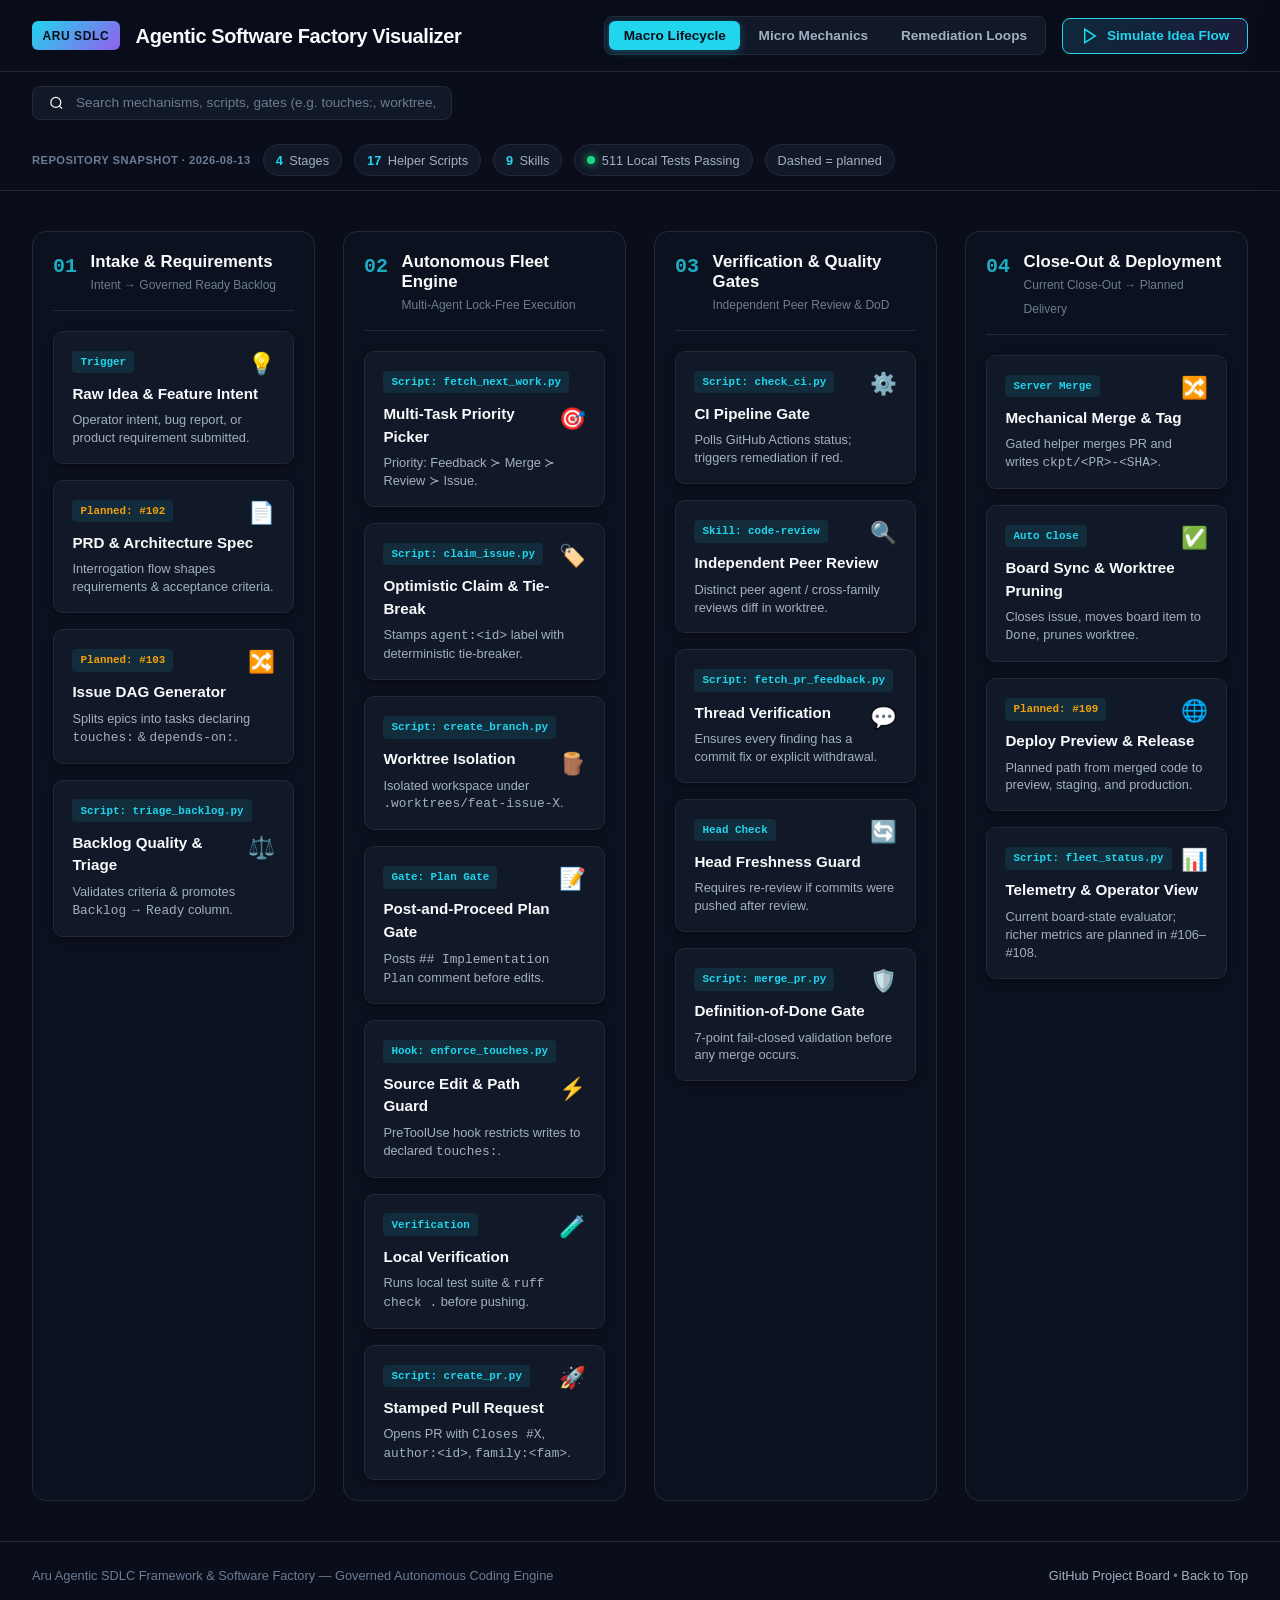
==== sdlc_flow_visualizer/index.html @ 8a29c1d4 "feat(issue-141): add interactive factory flow visualizer" ====
<!DOCTYPE html>
<html lang="en">
<head>
  <meta charset="UTF-8">
  <meta name="viewport" content="width=device-width, initial-scale=1.0">
  <title>Aru Agentic SDLC — Interactive Graphical Flow & Architecture Visualizer</title>
  <meta name="description" content="An interactive view of the current Aru Agentic SDLC lifecycle and its clearly labelled roadmap capabilities.">
  <link rel="stylesheet" href="styles.css">
</head>
<body>
  <!-- Header & Governance Bar -->
  <header class="app-header" id="app-header">
    <div class="header-content">
      <div class="brand">
        <div class="brand-badge">Aru SDLC</div>
        <h1 class="brand-title">Agentic Software Factory Visualizer</h1>
      </div>
      <div class="header-actions">
        <div class="mode-selector" id="mode-selector">
          <button class="mode-btn active" id="btn-macro" data-view="macro">Macro Lifecycle</button>
          <button class="mode-btn" id="btn-micro" data-view="micro">Micro Mechanics</button>
          <button class="mode-btn" id="btn-remediation" data-view="remediation">Remediation Loops</button>
        </div>
        <button class="sim-btn" id="sim-toggle-btn">
          <svg class="sim-icon" viewBox="0 0 24 24" width="18" height="18" fill="none" stroke="currentColor" stroke-width="2">
            <polygon points="5 3 19 12 5 21 5 3"></polygon>
          </svg>
          <span id="sim-btn-text">Simulate Idea Flow</span>
        </button>
      </div>
    </div>
  </header>

  <!-- Navigation / Search / Stats Toolbar -->
  <section class="toolbar" id="toolbar-section">
    <div class="toolbar-container">
      <div class="search-box">
        <svg viewBox="0 0 24 24" width="16" height="16" fill="none" stroke="currentColor" stroke-width="2">
          <circle cx="11" cy="11" r="8"></circle>
          <line x1="21" y1="21" x2="16.65" y2="16.65"></line>
        </svg>
        <input type="text" id="search-input" placeholder="Search mechanisms, scripts, gates (e.g. touches:, worktree, merge_pr)..." aria-label="Search pipeline components">
      </div>
      <div class="stat-pills">
        <div class="snapshot-label">Repository snapshot · 2026-08-13</div>
        <div class="stat-pill"><span class="stat-num">4</span> Stages</div>
        <div class="stat-pill"><span class="stat-num">17</span> Helper Scripts</div>
        <div class="stat-pill"><span class="stat-num">9</span> Skills</div>
        <div class="stat-pill status-green"><span class="stat-dot"></span> 511 Local Tests Passing</div>
        <div class="stat-pill planned-legend">Dashed = planned</div>
      </div>
    </div>
  </section>

  <!-- Main Pipeline Visual Canvas -->
  <main class="pipeline-container" id="main-pipeline">
    <svg class="connections-svg" id="pipeline-svg"></svg>

    <!-- Stage 1: Intake & Requirements -->
    <section class="pipeline-stage stage-1" id="stage-1" data-stage="1">
      <div class="stage-header">
        <div class="stage-num">01</div>
        <div class="stage-meta">
          <h2>Intake & Requirements</h2>
          <span class="stage-subtitle">Intent → Governed Ready Backlog</span>
        </div>
      </div>
      <div class="stage-cards">
        <div class="flow-card" id="node-idea" data-id="idea">
          <div class="card-tag">Trigger</div>
          <div class="card-icon">💡</div>
          <h3>Raw Idea & Feature Intent</h3>
          <p>Operator intent, bug report, or product requirement submitted.</p>
        </div>

        <div class="flow-card planned-card" id="node-prd" data-id="prd">
          <div class="card-tag planned-tag">Planned: #102</div>
          <div class="card-icon">📄</div>
          <h3>PRD & Architecture Spec</h3>
          <p>Interrogation flow shapes requirements & acceptance criteria.</p>
        </div>

        <div class="flow-card planned-card" id="node-dag" data-id="dag">
          <div class="card-tag planned-tag">Planned: #103</div>
          <div class="card-icon">🔀</div>
          <h3>Issue DAG Generator</h3>
          <p>Splits epics into tasks declaring <code>touches:</code> & <code>depends-on:</code>.</p>
        </div>

        <div class="flow-card" id="node-triage" data-id="triage">
          <div class="card-tag">Script: triage_backlog.py</div>
          <div class="card-icon">⚖️</div>
          <h3>Backlog Quality & Triage</h3>
          <p>Validates criteria & promotes <code>Backlog</code> → <code>Ready</code> column.</p>
        </div>
      </div>
    </section>

    <!-- Stage 2: Autonomous Fleet Engine -->
    <section class="pipeline-stage stage-2" id="stage-2" data-stage="2">
      <div class="stage-header">
        <div class="stage-num">02</div>
        <div class="stage-meta">
          <h2>Autonomous Fleet Engine</h2>
          <span class="stage-subtitle">Multi-Agent Lock-Free Execution</span>
        </div>
      </div>
      <div class="stage-cards">
        <div class="flow-card" id="node-picker" data-id="picker">
          <div class="card-tag">Script: fetch_next_work.py</div>
          <div class="card-icon">🎯</div>
          <h3>Multi-Task Priority Picker</h3>
          <p>Priority: Feedback ≻ Merge ≻ Review ≻ Issue.</p>
        </div>

        <div class="flow-card" id="node-claim" data-id="claim">
          <div class="card-tag">Script: claim_issue.py</div>
          <div class="card-icon">🏷️</div>
          <h3>Optimistic Claim & Tie-Break</h3>
          <p>Stamps <code>agent:&lt;id&gt;</code> label with deterministic tie-breaker.</p>
        </div>

        <div class="flow-card" id="node-worktree" data-id="worktree">
          <div class="card-tag">Script: create_branch.py</div>
          <div class="card-icon">🪵</div>
          <h3>Worktree Isolation</h3>
          <p>Isolated workspace under <code>.worktrees/feat-issue-X</code>.</p>
        </div>

        <div class="flow-card" id="node-plangate" data-id="plangate">
          <div class="card-tag">Gate: Plan Gate</div>
          <div class="card-icon">📝</div>
          <h3>Post-and-Proceed Plan Gate</h3>
          <p>Posts <code>## Implementation Plan</code> comment before edits.</p>
        </div>

        <div class="flow-card" id="node-implementation" data-id="implementation">
          <div class="card-tag">Hook: enforce_touches.py</div>
          <div class="card-icon">⚡</div>
          <h3>Source Edit & Path Guard</h3>
          <p>PreToolUse hook restricts writes to declared <code>touches:</code>.</p>
        </div>

        <div class="flow-card" id="node-localtest" data-id="localtest">
          <div class="card-tag">Verification</div>
          <div class="card-icon">🧪</div>
          <h3>Local Verification</h3>
          <p>Runs local test suite & <code>ruff check .</code> before pushing.</p>
        </div>

        <div class="flow-card" id="node-pr" data-id="pr">
          <div class="card-tag">Script: create_pr.py</div>
          <div class="card-icon">🚀</div>
          <h3>Stamped Pull Request</h3>
          <p>Opens PR with <code>Closes #X</code>, <code>author:&lt;id&gt;</code>, <code>family:&lt;fam&gt;</code>.</p>
        </div>
      </div>
    </section>

    <!-- Stage 3: Verification & Quality Gates -->
    <section class="pipeline-stage stage-3" id="stage-3" data-stage="3">
      <div class="stage-header">
        <div class="stage-num">03</div>
        <div class="stage-meta">
          <h2>Verification & Quality Gates</h2>
          <span class="stage-subtitle">Independent Peer Review & DoD</span>
        </div>
      </div>
      <div class="stage-cards">
        <div class="flow-card" id="node-ci" data-id="ci">
          <div class="card-tag">Script: check_ci.py</div>
          <div class="card-icon">⚙️</div>
          <h3>CI Pipeline Gate</h3>
          <p>Polls GitHub Actions status; triggers remediation if red.</p>
        </div>

        <div class="flow-card" id="node-review" data-id="review">
          <div class="card-tag">Skill: code-review</div>
          <div class="card-icon">🔍</div>
          <h3>Independent Peer Review</h3>
          <p>Distinct peer agent / cross-family reviews diff in worktree.</p>
        </div>

        <div class="flow-card" id="node-threads" data-id="threads">
          <div class="card-tag">Script: fetch_pr_feedback.py</div>
          <div class="card-icon">💬</div>
          <h3>Thread Verification</h3>
          <p>Ensures every finding has a commit fix or explicit withdrawal.</p>
        </div>

        <div class="flow-card" id="node-freshhead" data-id="freshhead">
          <div class="card-tag">Head Check</div>
          <div class="card-icon">🔄</div>
          <h3>Head Freshness Guard</h3>
          <p>Requires re-review if commits were pushed after review.</p>
        </div>

        <div class="flow-card" id="node-dodgate" data-id="dodgate">
          <div class="card-tag">Script: merge_pr.py</div>
          <div class="card-icon">🛡️</div>
          <h3>Definition-of-Done Gate</h3>
          <p>7-point fail-closed validation before any merge occurs.</p>
        </div>
      </div>
    </section>

    <!-- Stage 4: Close-Out & Deployment -->
    <section class="pipeline-stage stage-4" id="stage-4" data-stage="4">
      <div class="stage-header">
        <div class="stage-num">04</div>
        <div class="stage-meta">
          <h2>Close-Out & Deployment</h2>
          <span class="stage-subtitle">Current Close-Out → Planned Delivery</span>
        </div>
      </div>
      <div class="stage-cards">
        <div class="flow-card" id="node-merge" data-id="merge">
          <div class="card-tag">Server Merge</div>
          <div class="card-icon">🔀</div>
          <h3>Mechanical Merge & Tag</h3>
          <p>Gated helper merges PR and writes <code>ckpt/&lt;PR&gt;-&lt;SHA&gt;</code>.</p>
        </div>

        <div class="flow-card" id="node-closeout" data-id="closeout">
          <div class="card-tag">Auto Close</div>
          <div class="card-icon">✅</div>
          <h3>Board Sync & Worktree Pruning</h3>
          <p>Closes issue, moves board item to <code>Done</code>, prunes worktree.</p>
        </div>

        <div class="flow-card planned-card" id="node-deploy" data-id="deploy">
          <div class="card-tag planned-tag">Planned: #109</div>
          <div class="card-icon">🌐</div>
          <h3>Deploy Preview & Release</h3>
          <p>Planned path from merged code to preview, staging, and production.</p>
        </div>

        <div class="flow-card" id="node-telemetry" data-id="telemetry">
          <div class="card-tag">Script: fleet_status.py</div>
          <div class="card-icon">📊</div>
          <h3>Telemetry & Operator View</h3>
          <p>Current board-state evaluator; richer metrics are planned in #106–#108.</p>
        </div>
      </div>
    </section>
  </main>

  <!-- Detail Inspector Drawer / Modal -->
  <div class="drawer-overlay" id="drawer-overlay"></div>
  <aside class="detail-drawer" id="detail-drawer" aria-label="Component Inspection Details">
    <button class="close-drawer" id="close-drawer-btn">&times;</button>
    <div class="drawer-header">
      <div class="drawer-tag" id="drawer-tag">Mechanism</div>
      <h2 class="drawer-title" id="drawer-title">Component Name</h2>
      <div class="drawer-subtitle" id="drawer-subtitle">Subsystem / Helper</div>
    </div>
    <div class="drawer-body">
      <div class="drawer-section">
        <h4>What Happens Inside</h4>
        <p id="drawer-description">Detailed description of this mechanism...</p>
      </div>

      <div class="drawer-section">
        <h4>Execution Command / Code Contract</h4>
        <pre class="code-block"><code id="drawer-code">python3 scripts/common.py</code></pre>
      </div>

      <div class="drawer-section">
        <h4>Governance & Safety Rules</h4>
        <ul class="rule-list" id="drawer-rules">
          <li>Rule item...</li>
        </ul>
      </div>

      <div class="drawer-section">
        <h4>Failure & Remediation Handling</h4>
        <p id="drawer-remediation">Remediation detail...</p>
      </div>
    </div>
  </aside>

  <!-- Footer -->
  <footer class="app-footer">
    <div class="footer-content">
      <p>Aru Agentic SDLC Framework & Software Factory — Governed Autonomous Coding Engine</p>
      <div class="footer-links">
        <a href="https://github.com/users/gillella/projects/5" target="_blank" rel="noopener">GitHub Project Board</a>
        <span>•</span>
        <a href="#main-pipeline">Back to Top</a>
      </div>
    </div>
  </footer>

  <script src="app.js"></script>
</body>
</html>
---- sdlc_flow_visualizer/styles.css ----
/* ==========================================================================
   Aru Agentic SDLC — Modern Web Visualizer Stylesheet
   Design System: Slate Dark Theme with HSL Accent Palettes, Glassmorphism,
   Fluid Layout, Micro-Animations, and High Legibility Typography
   ========================================================================== */

:root {
  /* Core Color Palette (HSL Tailored) */
  --bg-dark: hsl(224, 45%, 7%);
  --bg-card: hsl(222, 38%, 11%);
  --bg-card-hover: hsl(222, 35%, 15%);
  --bg-drawer: hsl(224, 40%, 9%);

  --border-subtle: hsl(220, 25%, 18%);
  --border-active: hsl(187, 85%, 53%);
  --border-accent: hsl(262, 80%, 65%);

  --text-primary: hsl(210, 40%, 98%);
  --text-secondary: hsl(215, 20%, 70%);
  --text-muted: hsl(215, 15%, 50%);

  /* Accent Signals */
  --cyan-primary: hsl(187, 85%, 53%);
  --cyan-glow: hsla(187, 85%, 53%, 0.15);
  --purple-accent: hsl(262, 80%, 65%);
  --purple-glow: hsla(262, 80%, 65%, 0.15);
  --green-success: hsl(154, 75%, 48%);
  --red-alert: hsl(350, 85%, 60%);
  --amber-warning: hsl(38, 92%, 50%);

  /* Typography */
  --font-sans: -apple-system, BlinkMacSystemFont, 'Segoe UI', sans-serif;
  --font-mono: ui-monospace, SFMono-Regular, Menlo, Consolas, monospace;

  /* Shadows & Depth */
  --shadow-sm: 0 2px 8px rgba(0, 0, 0, 0.4);
  --shadow-lg: 0 12px 32px rgba(0, 0, 0, 0.6);
  --shadow-glow: 0 0 25px var(--cyan-glow);

  /* Transitions */
  --transition-fast: 0.15s cubic-bezier(0.4, 0, 0.2, 1);
  --transition-smooth: 0.3s cubic-bezier(0.16, 1, 0.3, 1);
}

/* Reset & Base Setup */
*, *::before, *::after {
  box-sizing: border-box;
  margin: 0;
  padding: 0;
}

body {
  background-color: var(--bg-dark);
  color: var(--text-primary);
  font-family: var(--font-sans);
  min-height: 100vh;
  display: flex;
  flex-direction: column;
  line-height: 1.5;
  overflow-x: hidden;
  -webkit-font-smoothing: antialiased;
}

/* Header & Governance Bar */
.app-header {
  background: hsla(224, 45%, 7%, 0.85);
  backdrop-filter: blur(12px);
  border-bottom: 1px solid var(--border-subtle);
  position: sticky;
  top: 0;
  z-index: 100;
  padding: 1rem 2rem;
}

.header-content {
  max-width: 1600px;
  margin: 0 auto;
  display: flex;
  align-items: center;
  justify-content: space-between;
  gap: 1.5rem;
}

.brand {
  display: flex;
  align-items: center;
  gap: 1rem;
}

.brand-badge {
  background: linear-gradient(135deg, var(--cyan-primary), var(--purple-accent));
  color: hsl(224, 45%, 7%);
  font-weight: 800;
  font-size: 0.75rem;
  padding: 0.35rem 0.65rem;
  border-radius: 6px;
  letter-spacing: 0.05em;
  text-transform: uppercase;
}

.brand-title {
  font-size: 1.25rem;
  font-weight: 700;
  letter-spacing: -0.02em;
  color: var(--text-primary);
}

.header-actions {
  display: flex;
  align-items: center;
  gap: 1rem;
}

.mode-selector {
  display: flex;
  background: var(--bg-card);
  border: 1px solid var(--border-subtle);
  padding: 0.25rem;
  border-radius: 8px;
  gap: 0.25rem;
}

.mode-btn {
  background: transparent;
  border: none;
  color: var(--text-secondary);
  font-family: var(--font-sans);
  font-size: 0.85rem;
  font-weight: 600;
  padding: 0.45rem 0.9rem;
  border-radius: 6px;
  cursor: pointer;
  transition: var(--transition-fast);
}

.mode-btn:hover {
  color: var(--text-primary);
}

.mode-btn.active {
  background: var(--cyan-primary);
  color: hsl(224, 45%, 7%);
  box-shadow: 0 2px 8px hsla(187, 85%, 53%, 0.3);
}

.sim-btn {
  background: linear-gradient(135deg, hsla(187, 85%, 53%, 0.15), hsla(262, 80%, 65%, 0.15));
  border: 1px solid var(--cyan-primary);
  color: var(--cyan-primary);
  font-family: var(--font-sans);
  font-size: 0.85rem;
  font-weight: 600;
  padding: 0.5rem 1.1rem;
  border-radius: 8px;
  display: flex;
  align-items: center;
  gap: 0.5rem;
  cursor: pointer;
  transition: var(--transition-smooth);
}

.sim-btn:hover {
  background: var(--cyan-primary);
  color: hsl(224, 45%, 7%);
  box-shadow: var(--shadow-glow);
}

.sim-btn.running {
  border-color: var(--green-success);
  color: var(--green-success);
  background: hsla(154, 75%, 48%, 0.15);
}

/* Toolbar & Search Bar */
.toolbar {
  background: var(--bg-dark);
  border-bottom: 1px solid var(--border-subtle);
  padding: 0.85rem 2rem;
}

.toolbar-container {
  max-width: 1600px;
  margin: 0 auto;
  display: flex;
  align-items: center;
  justify-content: space-between;
  gap: 1.5rem;
  flex-wrap: wrap;
}

.search-box {
  display: flex;
  align-items: center;
  gap: 0.75rem;
  background: var(--bg-card);
  border: 1px solid var(--border-subtle);
  padding: 0.5rem 1rem;
  border-radius: 8px;
  width: 420px;
  max-width: 100%;
  transition: var(--transition-fast);
}

.search-box:focus-within {
  border-color: var(--cyan-primary);
  box-shadow: 0 0 12px var(--cyan-glow);
}

.search-box input {
  background: transparent;
  border: none;
  outline: none;
  color: var(--text-primary);
  font-family: var(--font-sans);
  font-size: 0.85rem;
  width: 100%;
}

.search-box input::placeholder {
  color: var(--text-muted);
}

.stat-pills {
  display: flex;
  align-items: center;
  gap: 0.75rem;
  flex-wrap: wrap;
}

.snapshot-label {
  color: var(--text-muted);
  font-size: 0.7rem;
  font-weight: 600;
  letter-spacing: 0.04em;
  text-transform: uppercase;
}

.planned-card {
  border-style: dashed;
}

.card-tag.planned-tag {
  color: var(--amber-warning);
}

.planned-legend {
  border-style: dashed;
  color: var(--amber-warning);
}

.stat-pill {
  background: var(--bg-card);
  border: 1px solid var(--border-subtle);
  font-size: 0.8rem;
  color: var(--text-secondary);
  padding: 0.35rem 0.75rem;
  border-radius: 20px;
  display: flex;
  align-items: center;
  gap: 0.4rem;
}

.stat-num {
  font-weight: 700;
  color: var(--cyan-primary);
}

.stat-dot {
  width: 8px;
  height: 8px;
  border-radius: 50%;
  background: var(--green-success);
  box-shadow: 0 0 8px var(--green-success);
}

/* Pipeline Container & SVG Connectors */
.pipeline-container {
  flex: 1;
  max-width: 1650px;
  width: 100%;
  margin: 0 auto;
  padding: 2.5rem 2rem;
  display: grid;
  grid-template-columns: repeat(4, 1fr);
  gap: 1.75rem;
  position: relative;
}

.connections-svg {
  position: absolute;
  top: 0;
  left: 0;
  width: 100%;
  height: 100%;
  pointer-events: none;
  z-index: 1;
}

/* Pipeline Stage Columns */
.pipeline-stage {
  background: hsla(222, 38%, 11%, 0.4);
  border: 1px solid var(--border-subtle);
  border-radius: 14px;
  padding: 1.25rem;
  display: flex;
  flex-direction: column;
  gap: 1.25rem;
  position: relative;
  z-index: 2;
  transition: var(--transition-smooth);
}

.pipeline-stage:hover {
  border-color: hsla(220, 25%, 30%, 0.8);
}

.stage-header {
  display: flex;
  align-items: flex-start;
  gap: 0.85rem;
  padding-bottom: 0.85rem;
  border-bottom: 1px solid var(--border-subtle);
}

.stage-num {
  font-family: var(--font-mono);
  font-size: 1.25rem;
  font-weight: 800;
  color: var(--cyan-primary);
  opacity: 0.8;
}

.stage-meta h2 {
  font-size: 1.05rem;
  font-weight: 700;
  color: var(--text-primary);
  line-height: 1.2;
}

.stage-subtitle {
  font-size: 0.75rem;
  color: var(--text-muted);
}

.stage-cards {
  display: flex;
  flex-direction: column;
  gap: 1rem;
}

/* Interactive Flow Cards */
.flow-card {
  background: var(--bg-card);
  border: 1px solid var(--border-subtle);
  border-radius: 10px;
  padding: 1rem 1.15rem;
  cursor: pointer;
  position: relative;
  transition: var(--transition-smooth);
  box-shadow: var(--shadow-sm);
}

.flow-card:hover {
  background: var(--bg-card-hover);
  border-color: var(--cyan-primary);
  transform: translateY(-2px);
  box-shadow: var(--shadow-glow);
}

.flow-card.active-inspect {
  border-color: var(--purple-accent);
  box-shadow: 0 0 20px var(--purple-glow);
}

.flow-card.simulating-active {
  border-color: var(--green-success);
  box-shadow: 0 0 20px hsla(154, 75%, 48%, 0.3);
  animation: pulseNode 1.5s infinite alternate;
}

@keyframes pulseNode {
  0% { transform: scale(1); }
  100% { transform: scale(1.02); }
}

.card-tag {
  font-family: var(--font-mono);
  font-size: 0.68rem;
  font-weight: 600;
  color: var(--cyan-primary);
  background: hsla(187, 85%, 53%, 0.1);
  padding: 0.2rem 0.5rem;
  border-radius: 4px;
  display: inline-block;
  margin-bottom: 0.6rem;
}

.card-icon {
  font-size: 1.35rem;
  float: right;
  margin-left: 0.5rem;
}

.flow-card h3 {
  font-size: 0.95rem;
  font-weight: 600;
  color: var(--text-primary);
  margin-bottom: 0.35rem;
}

.flow-card p {
  font-size: 0.8rem;
  color: var(--text-secondary);
  line-height: 1.4;
}

/* Detail Drawer (Side Inspection Modal) */
.drawer-overlay {
  position: fixed;
  inset: 0;
  background: rgba(0, 0, 0, 0.6);
  backdrop-filter: blur(4px);
  z-index: 200;
  opacity: 0;
  pointer-events: none;
  transition: var(--transition-fast);
}

.drawer-overlay.open {
  opacity: 1;
  pointer-events: auto;
}

.detail-drawer {
  position: fixed;
  top: 0;
  right: -520px;
  width: 500px;
  max-width: 90vw;
  height: 100vh;
  background: var(--bg-drawer);
  border-left: 1px solid var(--border-subtle);
  z-index: 201;
  box-shadow: var(--shadow-lg);
  padding: 2.5rem 2rem;
  display: flex;
  flex-direction: column;
  gap: 1.75rem;
  overflow-y: auto;
  transition: right 0.35s cubic-bezier(0.16, 1, 0.3, 1);
}

.detail-drawer.open {
  right: 0;
}

.close-drawer {
  position: absolute;
  top: 1.25rem;
  right: 1.25rem;
  background: transparent;
  border: none;
  color: var(--text-muted);
  font-size: 1.75rem;
  cursor: pointer;
  transition: var(--transition-fast);
}

.close-drawer:hover {
  color: var(--text-primary);
}

.drawer-tag {
  font-family: var(--font-mono);
  font-size: 0.75rem;
  color: var(--purple-accent);
  text-transform: uppercase;
  letter-spacing: 0.05em;
  margin-bottom: 0.4rem;
}

.drawer-title {
  font-size: 1.4rem;
  font-weight: 700;
  color: var(--text-primary);
}

.drawer-subtitle {
  font-size: 0.85rem;
  color: var(--text-secondary);
}

.drawer-section h4 {
  font-size: 0.85rem;
  text-transform: uppercase;
  letter-spacing: 0.05em;
  color: var(--cyan-primary);
  margin-bottom: 0.6rem;
  font-weight: 700;
}

.drawer-section p {
  font-size: 0.9rem;
  color: var(--text-secondary);
  line-height: 1.6;
}

.code-block {
  background: hsl(224, 50%, 5%);
  border: 1px solid var(--border-subtle);
  border-radius: 8px;
  padding: 0.85rem 1rem;
  overflow-x: auto;
}

.code-block code {
  font-family: var(--font-mono);
  font-size: 0.8rem;
  color: var(--text-primary);
}

.rule-list {
  list-style: none;
  display: flex;
  flex-direction: column;
  gap: 0.5rem;
}

.rule-list li {
  font-size: 0.85rem;
  color: var(--text-secondary);
  position: relative;
  padding-left: 1.25rem;
  line-height: 1.4;
}

.rule-list li::before {
  content: '▸';
  position: absolute;
  left: 0;
  color: var(--cyan-primary);
}

/* Footer */
.app-footer {
  background: var(--bg-dark);
  border-top: 1px solid var(--border-subtle);
  padding: 1.5rem 2rem;
  margin-top: auto;
}

.footer-content {
  max-width: 1600px;
  margin: 0 auto;
  display: flex;
  align-items: center;
  justify-content: space-between;
  gap: 1rem;
  font-size: 0.8rem;
  color: var(--text-muted);
  flex-wrap: wrap;
}

.footer-links a {
  color: var(--text-secondary);
  text-decoration: none;
  transition: var(--transition-fast);
}

.footer-links a:hover {
  color: var(--cyan-primary);
}

/* Responsive Breakpoints */
@media (max-width: 1200px) {
  .pipeline-container {
    grid-template-columns: repeat(2, 1fr);
  }
}

@media (max-width: 768px) {
  .header-content, .toolbar-container {
    flex-direction: column;
    align-items: flex-start;
  }
  .pipeline-container {
    grid-template-columns: 1fr;
    padding: 1.5rem 1rem;
  }
  .search-box {
    width: 100%;
  }
}
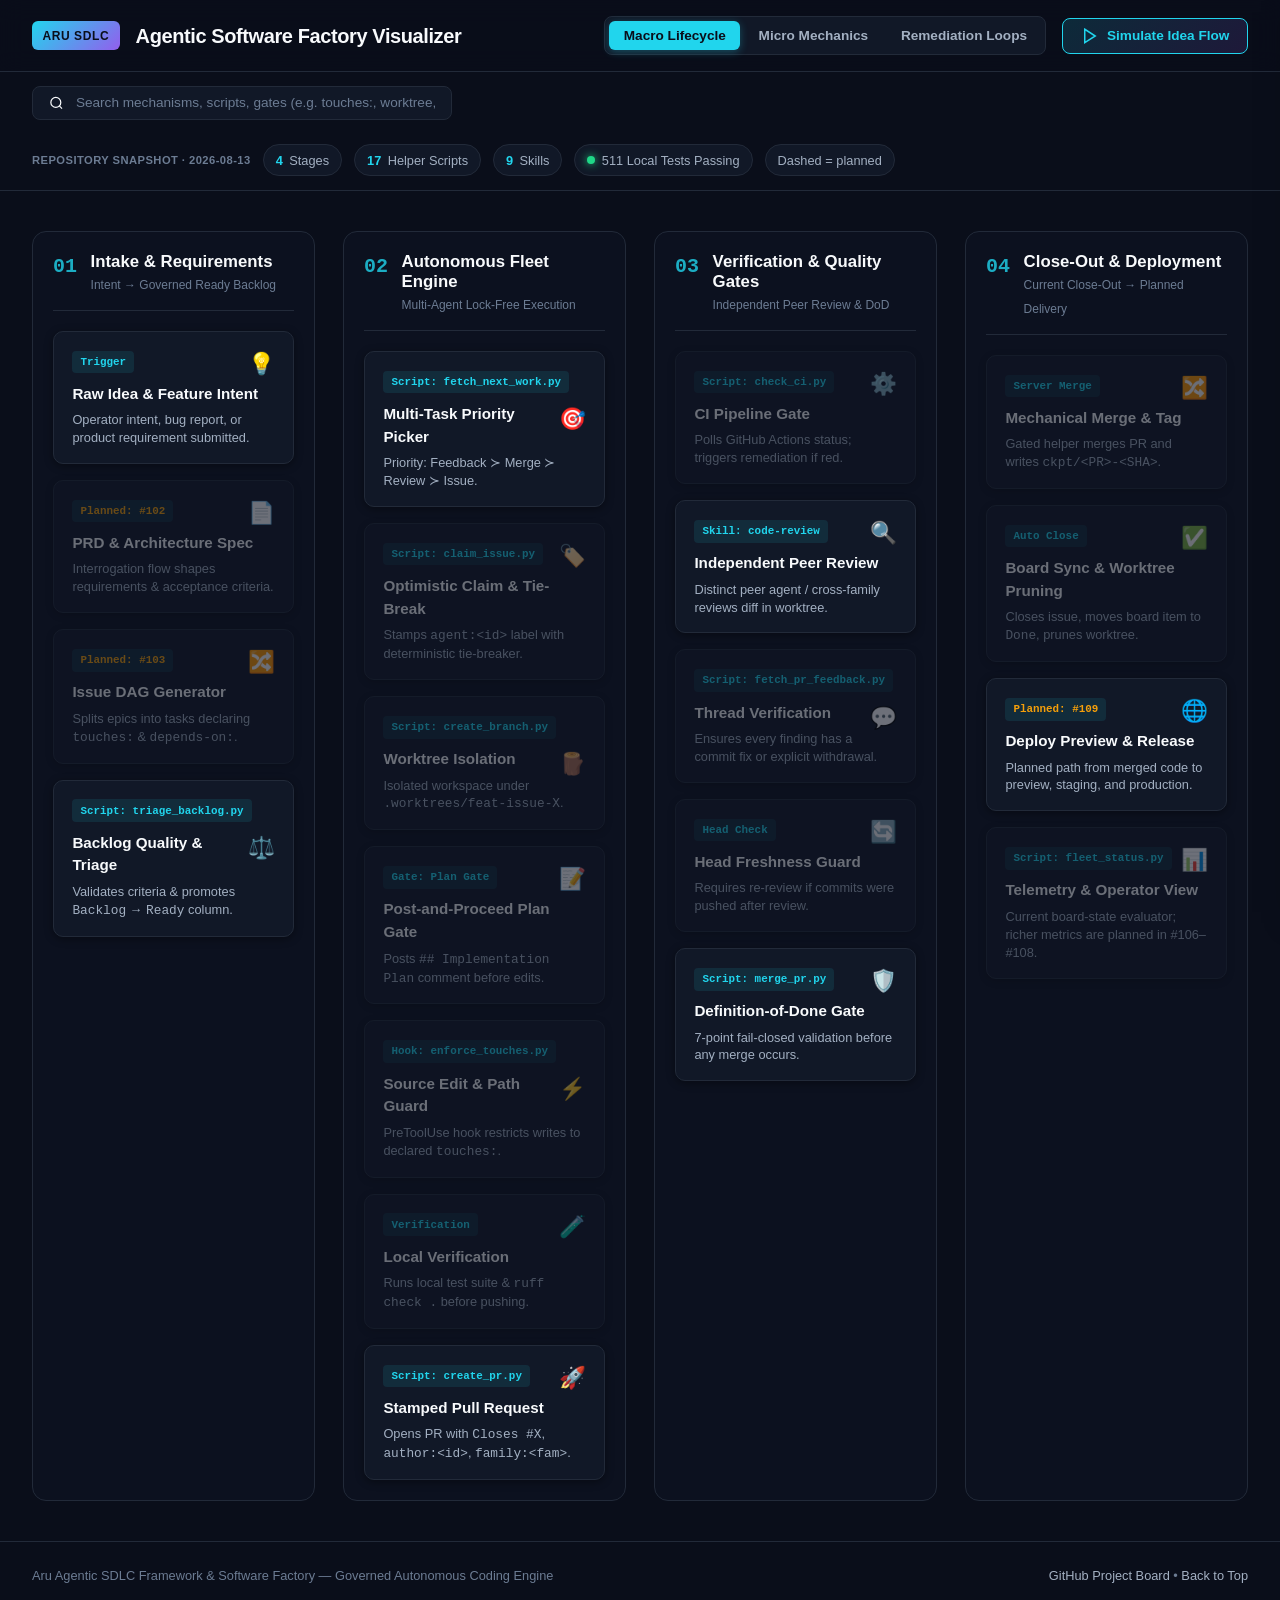
==== commit e78fc32f: "fix(review): address visualizer feedback" ====
--- a/sdlc_flow_visualizer/index.html
+++ b/sdlc_flow_visualizer/index.html
@@ -247,7 +247,7 @@
 
   <!-- Detail Inspector Drawer / Modal -->
   <div class="drawer-overlay" id="drawer-overlay"></div>
-  <aside class="detail-drawer" id="detail-drawer" aria-label="Component Inspection Details">
+  <aside class="detail-drawer" id="detail-drawer" aria-label="Component Inspection Details" aria-hidden="true">
     <button class="close-drawer" id="close-drawer-btn">&times;</button>
     <div class="drawer-header">
       <div class="drawer-tag" id="drawer-tag">Mechanism</div>
--- a/sdlc_flow_visualizer/styles.css
+++ b/sdlc_flow_visualizer/styles.css
@@ -583,6 +583,25 @@
     flex-direction: column;
     align-items: flex-start;
   }
+  .app-header {
+    padding: 1rem;
+  }
+  .header-actions {
+    width: 100%;
+    flex-direction: column;
+    align-items: stretch;
+  }
+  .mode-selector {
+    width: 100%;
+    flex-wrap: wrap;
+  }
+  .mode-btn {
+    flex: 1 1 30%;
+  }
+  .sim-btn {
+    width: 100%;
+    justify-content: center;
+  }
   .pipeline-container {
     grid-template-columns: 1fr;
     padding: 1.5rem 1rem;
@@ -590,4 +609,7 @@
   .search-box {
     width: 100%;
   }
-}
+  .detail-drawer {
+    width: 100%;
+  }
+}
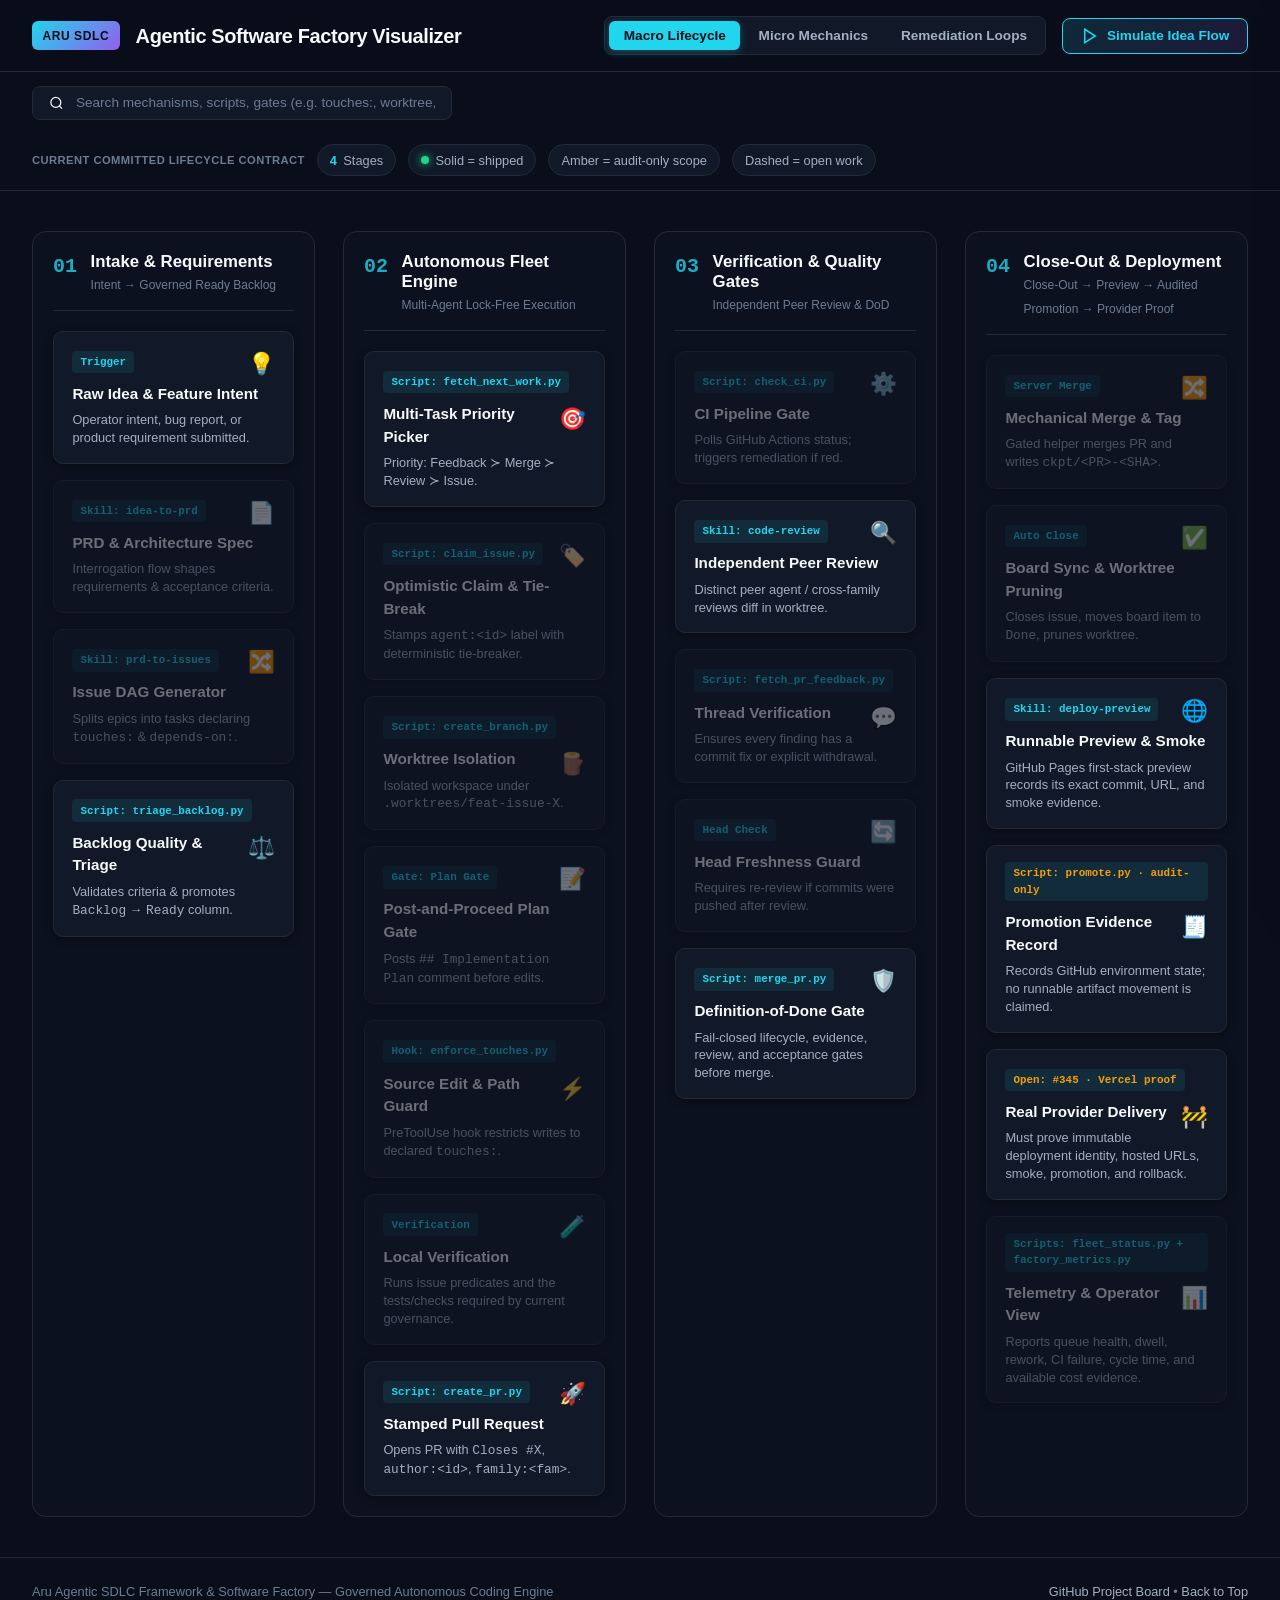
==== commit 87e62cf0: "fix(visualizer): show truthful lifecycle status" ====
--- a/sdlc_flow_visualizer/index.html
+++ b/sdlc_flow_visualizer/index.html
@@ -42,12 +42,11 @@
         <input type="text" id="search-input" placeholder="Search mechanisms, scripts, gates (e.g. touches:, worktree, merge_pr)..." aria-label="Search pipeline components">
       </div>
       <div class="stat-pills">
-        <div class="snapshot-label">Repository snapshot · 2026-08-13</div>
+        <div class="snapshot-label">Current committed lifecycle contract</div>
         <div class="stat-pill"><span class="stat-num">4</span> Stages</div>
-        <div class="stat-pill"><span class="stat-num">17</span> Helper Scripts</div>
-        <div class="stat-pill"><span class="stat-num">9</span> Skills</div>
-        <div class="stat-pill status-green"><span class="stat-dot"></span> 511 Local Tests Passing</div>
-        <div class="stat-pill planned-legend">Dashed = planned</div>
+        <div class="stat-pill status-green"><span class="stat-dot"></span> Solid = shipped</div>
+        <div class="stat-pill scope-legend">Amber = audit-only scope</div>
+        <div class="stat-pill planned-legend">Dashed = open work</div>
       </div>
     </div>
   </section>
@@ -73,15 +72,15 @@
           <p>Operator intent, bug report, or product requirement submitted.</p>
         </div>
 
-        <div class="flow-card planned-card" id="node-prd" data-id="prd">
-          <div class="card-tag planned-tag">Planned: #102</div>
+        <div class="flow-card" id="node-prd" data-id="prd">
+          <div class="card-tag">Skill: idea-to-prd</div>
           <div class="card-icon">📄</div>
           <h3>PRD & Architecture Spec</h3>
           <p>Interrogation flow shapes requirements & acceptance criteria.</p>
         </div>
 
-        <div class="flow-card planned-card" id="node-dag" data-id="dag">
-          <div class="card-tag planned-tag">Planned: #103</div>
+        <div class="flow-card" id="node-dag" data-id="dag">
+          <div class="card-tag">Skill: prd-to-issues</div>
           <div class="card-icon">🔀</div>
           <h3>Issue DAG Generator</h3>
           <p>Splits epics into tasks declaring <code>touches:</code> & <code>depends-on:</code>.</p>
@@ -145,7 +144,7 @@
           <div class="card-tag">Verification</div>
           <div class="card-icon">🧪</div>
           <h3>Local Verification</h3>
-          <p>Runs local test suite & <code>ruff check .</code> before pushing.</p>
+          <p>Runs issue predicates and the tests/checks required by current governance.</p>
         </div>
 
         <div class="flow-card" id="node-pr" data-id="pr">
@@ -199,7 +198,7 @@
           <div class="card-tag">Script: merge_pr.py</div>
           <div class="card-icon">🛡️</div>
           <h3>Definition-of-Done Gate</h3>
-          <p>7-point fail-closed validation before any merge occurs.</p>
+          <p>Fail-closed lifecycle, evidence, review, and acceptance gates before merge.</p>
         </div>
       </div>
     </section>
@@ -210,7 +209,7 @@
         <div class="stage-num">04</div>
         <div class="stage-meta">
           <h2>Close-Out & Deployment</h2>
-          <span class="stage-subtitle">Current Close-Out → Planned Delivery</span>
+          <span class="stage-subtitle">Close-Out → Preview → Audited Promotion → Provider Proof</span>
         </div>
       </div>
       <div class="stage-cards">
@@ -228,18 +227,32 @@
           <p>Closes issue, moves board item to <code>Done</code>, prunes worktree.</p>
         </div>
 
-        <div class="flow-card planned-card" id="node-deploy" data-id="deploy">
-          <div class="card-tag planned-tag">Planned: #109</div>
+        <div class="flow-card" id="node-preview" data-id="preview">
+          <div class="card-tag">Skill: deploy-preview</div>
           <div class="card-icon">🌐</div>
-          <h3>Deploy Preview & Release</h3>
-          <p>Planned path from merged code to preview, staging, and production.</p>
+          <h3>Runnable Preview &amp; Smoke</h3>
+          <p>GitHub Pages first-stack preview records its exact commit, URL, and smoke evidence.</p>
+        </div>
+
+        <div class="flow-card scope-card" id="node-deploy" data-id="deploy">
+          <div class="card-tag scope-tag">Script: promote.py · audit-only</div>
+          <div class="card-icon">🧾</div>
+          <h3>Promotion Evidence Record</h3>
+          <p>Records GitHub environment state; no runnable artifact movement is claimed.</p>
+        </div>
+
+        <div class="flow-card planned-card" id="node-provider" data-id="provider">
+          <div class="card-tag planned-tag">Open: #345 · Vercel proof</div>
+          <div class="card-icon">🚧</div>
+          <h3>Real Provider Delivery</h3>
+          <p>Must prove immutable deployment identity, hosted URLs, smoke, promotion, and rollback.</p>
         </div>
 
         <div class="flow-card" id="node-telemetry" data-id="telemetry">
-          <div class="card-tag">Script: fleet_status.py</div>
+          <div class="card-tag">Scripts: fleet_status.py + factory_metrics.py</div>
           <div class="card-icon">📊</div>
           <h3>Telemetry & Operator View</h3>
-          <p>Current board-state evaluator; richer metrics are planned in #106–#108.</p>
+          <p>Reports queue health, dwell, rework, CI failure, cycle time, and available cost evidence.</p>
         </div>
       </div>
     </section>
@@ -247,8 +260,8 @@
 
   <!-- Detail Inspector Drawer / Modal -->
   <div class="drawer-overlay" id="drawer-overlay"></div>
-  <aside class="detail-drawer" id="detail-drawer" aria-label="Component Inspection Details" aria-hidden="true">
-    <button class="close-drawer" id="close-drawer-btn">&times;</button>
+  <aside class="detail-drawer" id="detail-drawer" role="dialog" aria-modal="true" aria-labelledby="drawer-title" aria-hidden="true">
+    <button class="close-drawer" id="close-drawer-btn" aria-label="Close component details">&times;</button>
     <div class="drawer-header">
       <div class="drawer-tag" id="drawer-tag">Mechanism</div>
       <h2 class="drawer-title" id="drawer-title">Component Name</h2>
--- a/sdlc_flow_visualizer/styles.css
+++ b/sdlc_flow_visualizer/styles.css
@@ -1,3 +1,4 @@
+/* line-ceiling: 625 */
 /* ==========================================================================
    Aru Agentic SDLC — Modern Web Visualizer Stylesheet
    Design System: Slate Dark Theme with HSL Accent Palettes, Glassmorphism,
@@ -29,8 +30,8 @@
   --amber-warning: hsl(38, 92%, 50%);
 
   /* Typography */
-  --font-sans: -apple-system, BlinkMacSystemFont, 'Segoe UI', sans-serif;
-  --font-mono: ui-monospace, SFMono-Regular, Menlo, Consolas, monospace;
+  --font-sans: -apple-system, blinkmacsystemfont, 'Segoe UI', sans-serif;
+  --font-mono: ui-monospace, sfmono-regular, menlo, consolas, monospace;
 
   /* Shadows & Depth */
   --shadow-sm: 0 2px 8px rgba(0, 0, 0, 0.4);
@@ -243,6 +244,15 @@
   color: var(--amber-warning);
 }
 
+.scope-card {
+  border-color: color-mix(in srgb, var(--amber-warning) 55%, var(--border-subtle));
+}
+
+.card-tag.scope-tag,
+.scope-legend {
+  color: var(--amber-warning);
+}
+
 .planned-legend {
   border-style: dashed;
   color: var(--amber-warning);
@@ -375,10 +385,10 @@
 .flow-card.simulating-active {
   border-color: var(--green-success);
   box-shadow: 0 0 20px hsla(154, 75%, 48%, 0.3);
-  animation: pulseNode 1.5s infinite alternate;
-}
-
-@keyframes pulseNode {
+  animation: pulse-node 1.5s infinite alternate;
+}
+
+@keyframes pulse-node {
   0% { transform: scale(1); }
   100% { transform: scale(1.02); }
 }
